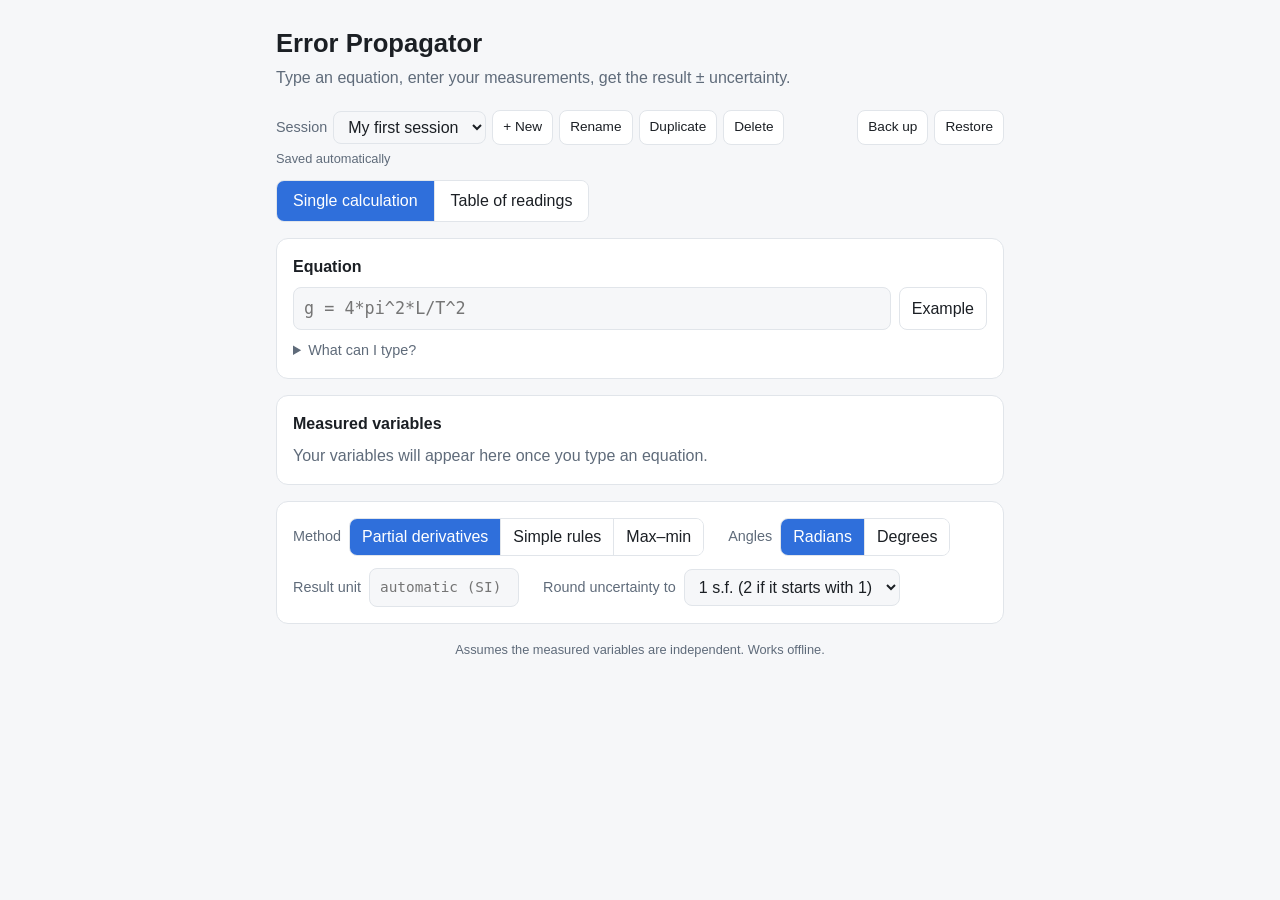
==== index.html @ 22dd1e65 "v4: saved sessions and units - Named sessions (new, rename, duplicate, delete), auto-saved in the   " ====
<!doctype html>
<html lang="en">
<head>
  <meta charset="utf-8">
  <meta name="viewport" content="width=device-width, initial-scale=1">
  <title>Error Propagator</title>
  <link rel="stylesheet" href="vendor/katex/katex.min.css">
  <link rel="stylesheet" href="src/style.css">
</head>
<body>
  <main>
    <header>
      <h1>Error Propagator</h1>
      <p class="tagline">Type an equation, enter your measurements, get the result ± uncertainty.</p>
      <div class="session-bar">
        <label for="session-select" class="opt-label">Session</label>
        <select id="session-select" aria-label="Saved session"></select>
        <button type="button" class="ghost small" id="s-new">+ New</button>
        <button type="button" class="ghost small" id="s-rename">Rename</button>
        <button type="button" class="ghost small" id="s-dup">Duplicate</button>
        <button type="button" class="ghost small" id="s-del">Delete</button>
        <span class="spacer"></span>
        <button type="button" class="ghost small" id="s-backup" title="Download all sessions as a file">Back up</button>
        <label class="button ghost small" title="Load sessions from a backup file">Restore<input type="file" id="s-restore-file" accept=".json,application/json" hidden></label>
      </div>
      <p id="session-note" class="session-note"></p>
      <div class="seg mode-switch" role="group" aria-label="Mode">
        <button type="button" data-mode="single">Single calculation</button>
        <button type="button" data-mode="table">Table of readings</button>
      </div>
    </header>

    <section class="card">
      <label for="eq" class="label">Equation</label>
      <div class="eq-row">
        <input id="eq" class="mono" type="text" autocomplete="off" autocapitalize="off" spellcheck="false"
               placeholder="g = 4*pi^2*L/T^2">
        <button id="example" class="ghost" type="button">Example</button>
      </div>
      <div id="eq-preview" aria-label="Equation preview"></div>
      <details class="help">
        <summary>What can I type?</summary>
        <ul>
          <li><code>+ - * / ^</code> and brackets. Put <code>*</code> between variables: <code>m*v</code>, not <code>mv</code> (that's one variable called mv).</li>
          <li><code>sqrt(x)</code>, <code>ln(x)</code> or <code>log(x)</code> (natural log), <code>log10(x)</code>, <code>exp(x)</code>, <code>abs(x)</code></li>
          <li><code>sin cos tan</code>, <code>asin acos atan</code>. Choose degrees or radians below.</li>
          <li>Constants: <code>pi</code> and <code>e</code>. Any other name is a variable, so <code>E</code>, <code>c</code>, <code>phi</code> are fine. Greek names like <code>theta</code> show as symbols, and <code>v_max</code> gives a subscript.</li>
          <li>Numbers like <code>6.67e-11</code> or <code>6.67x10^-11</code>. A constant you know exactly can be a variable with uncertainty 0.</li>
          <li>Units (optional), typed in each variable's unit box: <code>m cm mm um nm</code>, <code>s ms min h</code>, <code>kg g</code>, <code>N J W Pa</code>, <code>V A ohm C F T</code>, <code>Hz</code>, <code>K degC</code>, <code>deg rad</code>, and combinations like <code>m/s^2</code> or <code>kg m^2</code>.</li>
        </ul>
      </details>
    </section>

    <section class="card" id="single-card">
      <div class="label">Measured variables</div>
      <div id="vars"><p class="empty">Your variables will appear here once you type an equation.</p></div>
    </section>

    <section class="card" id="table-card" hidden>
      <div class="label">Readings</div>
      <div id="table-box"><p class="empty">Your columns will appear here once you type an equation.</p></div>
    </section>

    <section class="card options">
      <div class="opt">
        <span class="opt-label">Method</span>
        <div class="seg" role="group" aria-label="Method">
          <button type="button" data-method="partial">Partial derivatives</button>
          <button type="button" data-method="rules">Simple rules</button>
          <button type="button" data-method="maxmin">Max–min</button>
        </div>
      </div>
      <div class="opt">
        <span class="opt-label">Angles</span>
        <div class="seg" role="group" aria-label="Angle units">
          <button type="button" data-deg="0">Radians</button>
          <button type="button" data-deg="1">Degrees</button>
        </div>
      </div>
      <div class="opt">
        <label class="opt-label" for="result-unit">Result unit</label>
        <input id="result-unit" class="unit wide" type="text" placeholder="automatic (SI)" autocomplete="off" autocapitalize="off" spellcheck="false">
      </div>
      <div class="opt">
        <label class="opt-label" for="round">Round uncertainty to</label>
        <select id="round">
          <option value="auto">1 s.f. (2 if it starts with 1)</option>
          <option value="1">1 s.f.</option>
          <option value="2">2 s.f.</option>
        </select>
      </div>
    </section>

    <section class="card" id="result" aria-live="polite"></section>

    <footer>Assumes the measured variables are independent. Works offline.</footer>
  </main>

  <script src="vendor/katex/katex.min.js"></script>
  <script src="vendor/math.js"></script>
  <script src="src/propagate.js"></script>
  <script src="src/app.js"></script>
</body>
</html>
---- src/style.css ----
:root {
  --bg: #f6f7f9;
  --card: #ffffff;
  --text: #1b1f24;
  --muted: #5f6b7a;
  --line: #e1e5ea;
  --accent: #2f6fdb;
  --accent-soft: #e6eefc;
  --bad: #c9372c;
  --bad-soft: #fdecea;
  --warn: #8a5a00;
  --warn-soft: #fff4d6;
  --mono: ui-monospace, "SF Mono", Menlo, Consolas, monospace;
}
@media (prefers-color-scheme: dark) {
  :root {
    --bg: #111418;
    --card: #1a1f25;
    --text: #e7eaee;
    --muted: #96a1ae;
    --line: #2c333c;
    --accent: #6a9cf0;
    --accent-soft: #1d2b44;
    --bad: #f07a70;
    --bad-soft: #3a1f1d;
    --warn: #f0c060;
    --warn-soft: #362c14;
  }
}

* { box-sizing: border-box; }
body {
  margin: 0;
  background: var(--bg);
  color: var(--text);
  font: 16px/1.5 -apple-system, BlinkMacSystemFont, "Segoe UI", Roboto, sans-serif;
}
main { max-width: 760px; margin: 0 auto; padding: 24px 16px 48px; }
header h1 { margin: 0; font-size: 1.6rem; }
.tagline { margin: 4px 0 20px; color: var(--muted); }

.card {
  background: var(--card);
  border: 1px solid var(--line);
  border-radius: 12px;
  padding: 16px;
  margin-bottom: 16px;
}
.label { display: block; font-weight: 600; margin-bottom: 8px; }
.mono { font-family: var(--mono); }

input, select, button { font: inherit; color: inherit; }
input, select {
  background: var(--bg);
  border: 1px solid var(--line);
  border-radius: 8px;
  padding: 8px 10px;
  min-width: 0;
}
input:focus, select:focus { outline: 2px solid var(--accent); outline-offset: -1px; }
input.invalid { border-color: var(--bad); background: var(--bad-soft); }
button { cursor: pointer; border-radius: 8px; border: 1px solid var(--line); background: var(--card); padding: 8px 12px; }
button.ghost:hover { background: var(--accent-soft); }

.eq-row { display: flex; gap: 8px; }
.eq-row input { flex: 1; font-size: 1.05rem; }

.help { margin-top: 10px; color: var(--muted); font-size: 0.9rem; }
.help summary { cursor: pointer; }
.help ul { padding-left: 20px; margin: 8px 0 0; }
.help li { margin-bottom: 4px; }
code { font-family: var(--mono); font-size: 0.9em; background: var(--bg); padding: 1px 4px; border-radius: 4px; }

.empty { color: var(--muted); margin: 0; }
.var-row {
  display: grid;
  grid-template-columns: minmax(48px, auto) 1fr auto 1fr auto;
  gap: 8px;
  align-items: center;
  margin-bottom: 8px;
}
.var-name { font-family: var(--mono); font-weight: 600; overflow-wrap: anywhere; }
.pm { color: var(--muted); }
.var-row select { padding: 8px 6px; }

.options { display: flex; flex-wrap: wrap; gap: 12px 24px; }
.opt { display: flex; align-items: center; gap: 8px; flex-wrap: wrap; }
.opt-label { color: var(--muted); font-size: 0.9rem; }
.seg { display: inline-flex; border: 1px solid var(--line); border-radius: 8px; overflow: hidden; }
.seg button { border: 0; border-radius: 0; padding: 6px 12px; background: var(--card); }
.seg button.on { background: var(--accent); color: #fff; }

#result:empty { display: none; }
.msg { color: var(--muted); margin: 0; }
.msg.error { color: var(--bad); }
.answer { display: flex; align-items: center; justify-content: space-between; gap: 12px; flex-wrap: wrap; }
.big { font-family: var(--mono); font-size: 1.7rem; font-weight: 600; overflow-wrap: anywhere; }
.sub { color: var(--muted); font-size: 0.9rem; margin-top: 4px; }
.sub .mono { color: var(--text); }
.warn { background: var(--warn-soft); color: var(--warn); border-radius: 8px; padding: 8px 12px; margin-top: 12px; font-size: 0.9rem; }

h3 { font-size: 1rem; margin: 20px 0 8px; }
.bar-row { display: grid; grid-template-columns: minmax(48px, auto) 1fr 3.5em; gap: 10px; align-items: center; margin-bottom: 6px; }
.bar { height: 10px; background: var(--bg); border-radius: 5px; overflow: hidden; }
.bar span { display: block; height: 100%; background: var(--accent); border-radius: 5px; }
.pct { text-align: right; font-variant-numeric: tabular-nums; font-size: 0.9rem; }
.hint { color: var(--muted); font-size: 0.85rem; margin: 6px 0 0; }

.formula { font-family: var(--mono); font-size: 0.9rem; overflow-x: auto; white-space: nowrap; padding: 8px 0; }
.table-wrap { overflow-x: auto; }
table { border-collapse: collapse; width: 100%; font-size: 0.85rem; }
th, td { text-align: left; padding: 6px 8px; border-bottom: 1px solid var(--line); vertical-align: top; }
th { color: var(--muted); font-weight: 600; }
td.mono { white-space: nowrap; }

footer { color: var(--muted); font-size: 0.8rem; text-align: center; }

@media (max-width: 480px) {
  .var-row { grid-template-columns: 1fr 1fr auto; }
  .var-name { grid-column: 1 / -1; margin-bottom: -4px; }
  .var-row .pm { display: none; }
  .var-row .v { grid-column: 1; }
  .big { font-size: 1.4rem; }
}

/* ---------- v2 ---------- */
#eq-preview { min-height: 0; overflow-x: auto; }
#eq-preview .tex-display { margin: 12px 0 4px; }
.tex-display .katex-display { margin: 0; }
.var-name .katex { font-size: 1.1em; }
.big .katex { font-size: 1.6rem; }
.buttons { display: flex; gap: 6px; flex-wrap: wrap; }
button.small { padding: 6px 10px; font-size: 0.85rem; }
.seg { flex-wrap: wrap; }
.seg button + button { border-left: 1px solid var(--line); }

.check { border-radius: 8px; padding: 8px 12px; margin-top: 12px; font-size: 0.9rem; }
.check.pending { color: var(--muted); background: var(--bg); }
.check.good { background: var(--good-soft); color: var(--good); }
.check.bad { background: var(--warn-soft); color: var(--warn); }

.section-head { display: flex; align-items: center; justify-content: space-between; gap: 8px; flex-wrap: wrap; margin-top: 20px; }
.section-head h3 { margin: 0; }
.working { margin-top: 8px; }
.working .tex-display { overflow-x: auto; overflow-y: hidden; padding: 6px 0; }
.working .rule { color: var(--muted); font-size: 0.85rem; margin: -2px 0 8px; text-align: center; }

table.compare td { vertical-align: middle; font-size: 0.95rem; }
table.compare tr.pick { cursor: pointer; }
table.compare tr.pick:hover { background: var(--bg); }
table.compare tr.on { background: var(--accent-soft); }
table.compare tr.on td:first-child { box-shadow: inset 3px 0 0 var(--accent); }
.muted { color: var(--muted); font-size: 0.8rem; }

:root { --good: #1a7f37; --good-soft: #e6f4ea; }
@media (prefers-color-scheme: dark) { :root { --good: #6fd08c; --good-soft: #17301f; } }
@media (max-width: 480px) {
  .seg[aria-label="Method"] { display: grid; grid-template-columns: repeat(3, 1fr); width: 100%; }
  .seg[aria-label="Method"] button { padding: 6px 4px; font-size: 0.85rem; line-height: 1.25; }
}

/* ---------- v3: table mode ---------- */
[hidden] { display: none !important; }
.mode-switch { margin-bottom: 16px; }
.mode-switch button { padding: 8px 16px; }
.hint.first { margin: 0 0 8px; }

.col-config { display: grid; gap: 8px; margin-bottom: 16px; }
.cfg-row { display: flex; align-items: center; gap: 8px; flex-wrap: wrap; }
.cfg-row .var-name { min-width: 40px; }
.cfg-row input[type="text"] { width: 120px; }
.cfg-row input:disabled { opacity: 0.4; }
.per-row { color: var(--muted); font-size: 0.85rem; display: inline-flex; align-items: center; gap: 4px; cursor: pointer; }

.grid-wrap { border: 1px solid var(--line); border-radius: 8px; }
table.grid { border-collapse: collapse; width: 100%; font-size: 0.9rem; }
table.grid th { background: var(--bg); text-align: center; font-weight: 600; color: var(--text); white-space: nowrap; }
table.grid th, table.grid td { padding: 4px 6px; border-bottom: 1px solid var(--line); vertical-align: middle; }
table.grid tbody tr:last-child td { border-bottom: 0; }
table.grid input { width: 100%; min-width: 72px; padding: 5px 8px; border-radius: 6px; font-family: var(--mono); font-size: 0.9rem; }
table.grid tr.sel td { background: var(--accent-soft); }
table.grid .rownum { width: 1%; text-align: center; }
.rownum-btn { padding: 2px 8px; font-size: 0.8rem; color: var(--muted); background: transparent; border-color: transparent; }
.rownum-btn:hover { border-color: var(--line); color: var(--text); }
tr.sel .rownum-btn { color: var(--accent); font-weight: 700; }
td.res { white-space: nowrap; min-width: 120px; }
td.res .rel { font-size: 0.75rem; }
td.chk { text-align: center; width: 1%; }
.ok-mark { color: var(--good); font-weight: 700; }
.warn-mark { color: var(--warn); cursor: help; }
.cell-error { color: var(--bad); font-size: 0.8rem; white-space: normal; display: inline-block; max-width: 220px; }
button.del { padding: 0 8px; border-color: transparent; background: transparent; color: var(--muted); font-size: 1.1rem; line-height: 1.4; }
button.del:hover { color: var(--bad); border-color: var(--line); }
.table-actions { display: flex; align-items: center; gap: 8px; flex-wrap: wrap; margin-top: 10px; }
.table-actions .hint { margin: 0; }

.section-head.first { margin-top: 0; }
button.primary { background: var(--accent); border-color: var(--accent); color: #fff; }
button.primary:hover { filter: brightness(1.08); }
.summary { display: grid; gap: 6px; margin-top: 10px; }
.sum-row { display: flex; align-items: baseline; gap: 12px; flex-wrap: wrap; }
.sum-row .tex { font-size: 1.15rem; }
.detail { margin-top: 24px; padding-top: 16px; border-top: 1px solid var(--line); }
.detail-head { margin-top: 0; }

/* ---------- v4: sessions and units ---------- */
.session-bar { display: flex; align-items: center; gap: 6px; flex-wrap: wrap; margin-bottom: 4px; }
.session-bar select, .session-bar .session-name { max-width: 240px; padding: 6px 10px; }
.session-bar .spacer { flex: 1; }
label.button { display: inline-flex; align-items: center; cursor: pointer; border: 1px solid var(--line); border-radius: 8px; background: var(--card); }
label.button.small { padding: 6px 10px; font-size: 0.85rem; }
label.button:hover { background: var(--accent-soft); }
.session-note { color: var(--muted); font-size: 0.8rem; margin: 0 0 12px; min-height: 1.2em; }
.session-note.bad { color: var(--bad); }
button.danger { color: var(--bad); border-color: var(--bad); }

input.unit { width: 80px; font-family: var(--mono); font-size: 0.9rem; }
input.unit.wide { width: 150px; }
.var-row { grid-template-columns: minmax(48px, auto) 1fr auto 1fr auto 80px; }
.cfg-row input.unit { width: 80px; }
@media (max-width: 480px) {
  .var-row { grid-template-columns: 1fr 1fr auto 64px; }
  input.unit { width: 64px; }
  .session-bar .spacer { display: none; }
}
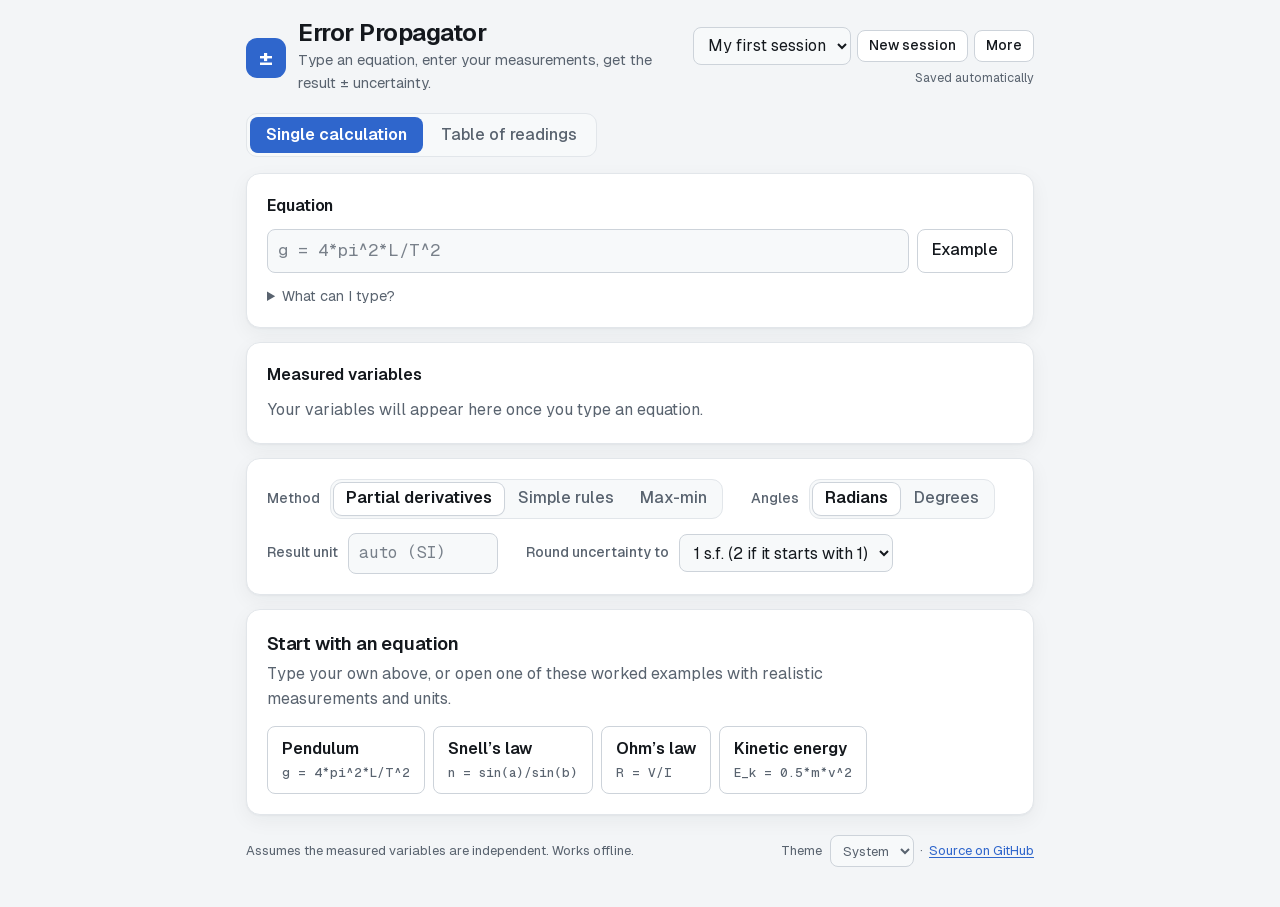
==== commit efbf591f: "v6: design polish - Geist / Geist Mono (self-hosted, OFL) with tabular figures for numbers - One des" ====
--- a/index.html
+++ b/index.html
@@ -4,46 +4,71 @@
   <meta charset="utf-8">
   <meta name="viewport" content="width=device-width, initial-scale=1">
   <title>Error Propagator</title>
+  <meta name="description" content="Propagate measurement uncertainties for lab reports: partial derivatives, simple rules, max-min and a Monte Carlo check, with units, tables, straight-line fits and LaTeX output. Works offline.">
+  <meta name="theme-color" content="#f3f5f7" media="(prefers-color-scheme: light)">
+  <meta name="theme-color" content="#0e1114" media="(prefers-color-scheme: dark)">
+  <meta property="og:title" content="Error Propagator">
+  <meta property="og:description" content="Uncertainty propagation, straight-line fits and LaTeX output for lab reports.">
+  <link rel="icon" href="favicon.svg" type="image/svg+xml">
+  <link rel="preload" href="vendor/fonts/Geist-Variable.woff2" as="font" type="font/woff2" crossorigin>
   <link rel="stylesheet" href="vendor/katex/katex.min.css">
   <link rel="stylesheet" href="src/style.css">
+  <script>
+    // Apply a saved light/dark choice before the page draws, to avoid a flash.
+    try { var t = localStorage.getItem('errorprop.theme'); if (t === 'light' || t === 'dark') document.documentElement.dataset.theme = t; } catch (e) {}
+  </script>
 </head>
 <body>
+  <a class="skip-link" href="#result">Skip to the result</a>
   <main>
-    <header>
-      <h1>Error Propagator</h1>
-      <p class="tagline">Type an equation, enter your measurements, get the result ± uncertainty.</p>
-      <div class="session-bar">
-        <label for="session-select" class="opt-label">Session</label>
+    <header class="topbar">
+      <div class="brand">
+        <div class="logo" aria-hidden="true">±</div>
+        <div>
+          <h1>Error Propagator</h1>
+          <p class="tagline">Type an equation, enter your measurements, get the result ± uncertainty.</p>
+        </div>
+      </div>
+      <div class="session-area">
+      <nav class="session-bar" aria-label="Saved sessions">
         <select id="session-select" aria-label="Saved session"></select>
-        <button type="button" class="ghost small" id="s-new">+ New</button>
-        <button type="button" class="ghost small" id="s-rename">Rename</button>
-        <button type="button" class="ghost small" id="s-dup">Duplicate</button>
-        <button type="button" class="ghost small" id="s-del">Delete</button>
-        <span class="spacer"></span>
-        <button type="button" class="ghost small" id="s-backup" title="Download all sessions as a file">Back up</button>
-        <label class="button ghost small" title="Load sessions from a backup file">Restore<input type="file" id="s-restore-file" accept=".json,application/json" hidden></label>
-      </div>
-      <p id="session-note" class="session-note"></p>
-      <div class="seg mode-switch" role="group" aria-label="Mode">
-        <button type="button" data-mode="single">Single calculation</button>
-        <button type="button" data-mode="table">Table of readings</button>
+        <button type="button" class="small" id="s-new">New session</button>
+        <details class="menu" id="s-menu">
+          <summary class="button small" aria-label="More session actions">More</summary>
+          <div class="menu-list">
+            <button type="button" id="s-rename">Rename</button>
+            <button type="button" id="s-dup">Duplicate</button>
+            <hr>
+            <button type="button" id="s-backup" title="Download all sessions as a file">Back up all sessions</button>
+            <label class="button" title="Load sessions from a backup file">Restore from backup<input type="file" id="s-restore-file" accept=".json,application/json" hidden></label>
+            <hr>
+            <button type="button" id="s-del" class="danger">Delete session</button>
+          </div>
+        </details>
+      </nav>
+      <p id="session-note" class="session-note" aria-live="polite"></p>
       </div>
     </header>
 
-    <section class="card">
-      <label for="eq" class="label">Equation</label>
+    <div class="seg mode-switch" role="group" aria-label="Mode">
+      <button type="button" data-mode="single">Single calculation</button>
+      <button type="button" data-mode="table">Table of readings</button>
+    </div>
+
+    <section class="card" aria-labelledby="eq-label">
+      <label for="eq" class="label" id="eq-label">Equation</label>
       <div class="eq-row">
         <input id="eq" class="mono" type="text" autocomplete="off" autocapitalize="off" spellcheck="false"
-               placeholder="g = 4*pi^2*L/T^2">
-        <button id="example" class="ghost" type="button">Example</button>
+               placeholder="g = 4*pi^2*L/T^2" aria-describedby="eq-help">
+        <button id="example" type="button">Example</button>
       </div>
       <div id="eq-preview" aria-label="Equation preview"></div>
-      <details class="help">
+      <details class="help" id="eq-help">
         <summary>What can I type?</summary>
         <ul>
           <li><code>+ - * / ^</code> and brackets. Put <code>*</code> between variables: <code>m*v</code>, not <code>mv</code> (that's one variable called mv).</li>
           <li><code>sqrt(x)</code>, <code>ln(x)</code> or <code>log(x)</code> (natural log), <code>log10(x)</code>, <code>exp(x)</code>, <code>abs(x)</code></li>
-          <li><code>sin cos tan</code>, <code>asin acos atan</code>. Choose degrees or radians below.</li>
+          <li><code>sin cos tan</code>, <code>asin acos atan</code>. Choose degrees or radians in the settings.</li>
           <li>Constants: <code>pi</code> and <code>e</code>. Any other name is a variable, so <code>E</code>, <code>c</code>, <code>phi</code> are fine. Greek names like <code>theta</code> show as symbols, and <code>v_max</code> gives a subscript.</li>
           <li>Numbers like <code>6.67e-11</code> or <code>6.67x10^-11</code>. A constant you know exactly can be a variable with uncertainty 0.</li>
           <li>Units (optional), typed in each variable's unit box: <code>m cm mm um nm</code>, <code>s ms min h</code>, <code>kg g</code>, <code>N J W Pa</code>, <code>V A ohm C F T</code>, <code>Hz</code>, <code>K degC</code>, <code>deg rad</code>, and combinations like <code>m/s^2</code> or <code>kg m^2</code>.</li>
@@ -51,35 +76,35 @@
       </details>
     </section>
 
-    <section class="card" id="single-card">
-      <div class="label">Measured variables</div>
+    <section class="card" id="single-card" aria-labelledby="vars-label">
+      <h2 class="label" id="vars-label">Measured variables</h2>
       <div id="vars"><p class="empty">Your variables will appear here once you type an equation.</p></div>
     </section>
 
-    <section class="card" id="table-card" hidden>
-      <div class="label">Readings</div>
+    <section class="card" id="table-card" aria-labelledby="table-label" hidden>
+      <h2 class="label" id="table-label">Readings</h2>
       <div id="table-box"><p class="empty">Your columns will appear here once you type an equation.</p></div>
     </section>
 
-    <section class="card options">
+    <section class="card options" aria-label="Settings">
       <div class="opt">
-        <span class="opt-label">Method</span>
-        <div class="seg" role="group" aria-label="Method">
+        <span class="opt-label" id="method-label">Method</span>
+        <div class="seg" role="group" aria-labelledby="method-label" aria-label="Method">
           <button type="button" data-method="partial">Partial derivatives</button>
           <button type="button" data-method="rules">Simple rules</button>
-          <button type="button" data-method="maxmin">Max–min</button>
+          <button type="button" data-method="maxmin">Max-min</button>
         </div>
       </div>
       <div class="opt">
-        <span class="opt-label">Angles</span>
-        <div class="seg" role="group" aria-label="Angle units">
+        <span class="opt-label" id="angles-label">Angles</span>
+        <div class="seg" role="group" aria-labelledby="angles-label" aria-label="Angle units">
           <button type="button" data-deg="0">Radians</button>
           <button type="button" data-deg="1">Degrees</button>
         </div>
       </div>
       <div class="opt">
         <label class="opt-label" for="result-unit">Result unit</label>
-        <input id="result-unit" class="unit wide" type="text" placeholder="automatic (SI)" autocomplete="off" autocapitalize="off" spellcheck="false">
+        <input id="result-unit" class="unit wide" type="text" placeholder="auto (SI)" autocomplete="off" autocapitalize="off" spellcheck="false">
       </div>
       <div class="opt">
         <label class="opt-label" for="round">Round uncertainty to</label>
@@ -91,14 +116,27 @@
       </div>
     </section>
 
-    <section class="card" id="result" aria-live="polite"></section>
+    <section class="card" id="result" aria-live="polite" tabindex="-1"></section>
 
-    <footer>Assumes the measured variables are independent. Works offline.</footer>
+    <footer class="site-footer">
+      <span>Assumes the measured variables are independent. Works offline.</span>
+      <span>
+        <label>Theme
+          <select id="theme" aria-label="Colour theme">
+            <option value="">System</option>
+            <option value="light">Light</option>
+            <option value="dark">Dark</option>
+          </select>
+        </label>
+        &nbsp;·&nbsp; <a href="https://github.com/tomaszkaz-jan/error-propagator">Source on GitHub</a>
+      </span>
+    </footer>
   </main>
 
   <script src="vendor/katex/katex.min.js"></script>
   <script src="vendor/math.js"></script>
   <script src="src/propagate.js"></script>
+  <script src="src/plot.js"></script>
   <script src="src/app.js"></script>
 </body>
 </html>
--- a/src/style.css
+++ b/src/style.css
@@ -1,225 +1,413 @@
+/* ==========================================================================
+   Error Propagator design system
+   - One cool neutral family + one accent (blue). Red is used only for the fit
+     line (a data series) and errors; green/amber only for check results.
+   - Radius rule: containers 14px, controls 8px, small labels 6px.
+   - Type: Geist for text, Geist Mono (tabular figures) for every number.
+   - Themes: follows the system, or forced with <html data-theme="light|dark">.
+   ========================================================================== */
+
+@font-face {
+  font-family: "Geist";
+  src: url("../vendor/fonts/Geist-Variable.woff2") format("woff2");
+  font-weight: 100 900;
+  font-display: swap;
+}
+@font-face {
+  font-family: "Geist Mono";
+  src: url("../vendor/fonts/GeistMono-Variable.woff2") format("woff2");
+  font-weight: 100 900;
+  font-display: swap;
+}
+
 :root {
-  --bg: #f6f7f9;
-  --card: #ffffff;
-  --text: #1b1f24;
-  --muted: #5f6b7a;
-  --line: #e1e5ea;
-  --accent: #2f6fdb;
-  --accent-soft: #e6eefc;
-  --bad: #c9372c;
-  --bad-soft: #fdecea;
-  --warn: #8a5a00;
-  --warn-soft: #fff4d6;
-  --mono: ui-monospace, "SF Mono", Menlo, Consolas, monospace;
-}
+  --bg: #f3f5f7;
+  --surface: #ffffff;
+  --surface-2: #f7f9fa;
+  --text: #14181d;
+  --muted: #59636f;
+  --line: #e2e6ea;
+  --line-strong: #cdd3da;
+  --accent: #2f66cc;
+  --accent-hover: #2858b3;
+  --on-accent: #ffffff;
+  --accent-soft: #e8eefa;
+  --bad: #c0362c;
+  --bad-soft: #fcecea;
+  --warn: #87580a;
+  --warn-soft: #fdf3dc;
+  --good: #1c7a3a;
+  --good-soft: #e5f3e9;
+  --fit: #d62728;
+  --shadow: 0 1px 2px rgb(20 32 48 / 0.04), 0 6px 20px rgb(20 32 48 / 0.05);
+  --menu-shadow: 0 10px 30px rgb(20 32 48 / 0.14);
+
+  --r-box: 14px;
+  --r-ctl: 8px;
+  --r-tag: 6px;
+
+  --sans: "Geist", ui-sans-serif, system-ui, -apple-system, "Segoe UI", sans-serif;
+  --mono: "Geist Mono", ui-monospace, "SF Mono", Menlo, Consolas, monospace;
+  --ease: cubic-bezier(0.2, 0.8, 0.2, 1);
+  color-scheme: light;
+}
+
 @media (prefers-color-scheme: dark) {
-  :root {
-    --bg: #111418;
-    --card: #1a1f25;
-    --text: #e7eaee;
-    --muted: #96a1ae;
-    --line: #2c333c;
-    --accent: #6a9cf0;
-    --accent-soft: #1d2b44;
-    --bad: #f07a70;
-    --bad-soft: #3a1f1d;
-    --warn: #f0c060;
-    --warn-soft: #362c14;
+  :root:not([data-theme="light"]) {
+    --bg: #0e1114;
+    --surface: #161a1f;
+    --surface-2: #1c2127;
+    --text: #e5e8ec;
+    --muted: #9ba5b1;
+    --line: #262d35;
+    --line-strong: #353e48;
+    --accent: #7ba4ea;
+    --accent-hover: #93b5ef;
+    --on-accent: #0b1424;
+    --accent-soft: #1b2a42;
+    --bad: #f08a80;
+    --bad-soft: #3a201e;
+    --warn: #f0c46a;
+    --warn-soft: #33290f;
+    --good: #74d08f;
+    --good-soft: #15301e;
+    --fit: #ff7070;
+    --shadow: none;
+    --menu-shadow: 0 10px 30px rgb(0 0 0 / 0.45);
+    color-scheme: dark;
   }
 }
-
+:root[data-theme="dark"] {
+  --bg: #0e1114;
+  --surface: #161a1f;
+  --surface-2: #1c2127;
+  --text: #e5e8ec;
+  --muted: #9ba5b1;
+  --line: #262d35;
+  --line-strong: #353e48;
+  --accent: #7ba4ea;
+  --accent-hover: #93b5ef;
+  --on-accent: #0b1424;
+  --accent-soft: #1b2a42;
+  --bad: #f08a80;
+  --bad-soft: #3a201e;
+  --warn: #f0c46a;
+  --warn-soft: #33290f;
+  --good: #74d08f;
+  --good-soft: #15301e;
+  --fit: #ff7070;
+  --shadow: none;
+  --menu-shadow: 0 10px 30px rgb(0 0 0 / 0.45);
+  color-scheme: dark;
+}
+
+/* ---------- base ---------- */
 * { box-sizing: border-box; }
+html { -webkit-text-size-adjust: 100%; }
 body {
   margin: 0;
   background: var(--bg);
   color: var(--text);
-  font: 16px/1.5 -apple-system, BlinkMacSystemFont, "Segoe UI", Roboto, sans-serif;
-}
-main { max-width: 760px; margin: 0 auto; padding: 24px 16px 48px; }
-header h1 { margin: 0; font-size: 1.6rem; }
-.tagline { margin: 4px 0 20px; color: var(--muted); }
-
+  font: 16px/1.55 var(--sans);
+  font-feature-settings: "ss01" 0;
+  -webkit-font-smoothing: antialiased;
+}
+main { max-width: 820px; margin: 0 auto; padding: 20px 16px 40px; }
+h1, h2, h3 { text-wrap: balance; }
+p, li { text-wrap: pretty; }
+a { color: var(--accent); text-underline-offset: 2px; }
+a:hover { color: var(--accent-hover); }
+[hidden] { display: none !important; }
+
+.skip-link {
+  position: absolute; left: 16px; top: -48px;
+  background: var(--accent); color: var(--on-accent);
+  padding: 8px 14px; border-radius: var(--r-ctl); z-index: 10; text-decoration: none; font-weight: 600;
+}
+.skip-link:focus { top: 12px; }
+
+:focus-visible { outline: 2px solid var(--accent); outline-offset: 2px; }
+
+/* ---------- header ---------- */
+.topbar {
+  display: flex; align-items: center; justify-content: space-between;
+  gap: 12px 20px; flex-wrap: wrap; margin-bottom: 18px;
+}
+.brand { display: flex; align-items: center; gap: 12px; min-width: 0; }
+.logo {
+  flex: none; width: 40px; height: 40px; border-radius: 11px;
+  display: grid; place-items: center;
+  background: var(--accent); color: var(--on-accent);
+  font: 600 24px/1 var(--sans);
+}
+h1 { margin: 0; font-size: 1.5rem; line-height: 1.1; font-weight: 650; letter-spacing: -0.02em; }
+.tagline { margin: 3px 0 0; color: var(--muted); font-size: 0.92rem; }
+
+.session-bar { display: flex; align-items: center; gap: 6px; flex-wrap: wrap; }
+.session-bar select, .session-bar .session-name { max-width: 220px; }
+.session-area { display: flex; flex-direction: column; align-items: flex-end; gap: 4px; }
+.session-note { color: var(--muted); font-size: 0.78rem; margin: 0; min-height: 1.2em; }
+@media (min-width: 641px) { .topbar { flex-wrap: nowrap; } .brand { flex: 1; } }
+.session-note.bad { color: var(--bad); }
+
+.mode-switch { margin-bottom: 16px; }
+
+/* ---------- cards and text ---------- */
 .card {
-  background: var(--card);
+  background: var(--surface);
   border: 1px solid var(--line);
-  border-radius: 12px;
-  padding: 16px;
-  margin-bottom: 16px;
-}
-.label { display: block; font-weight: 600; margin-bottom: 8px; }
-.mono { font-family: var(--mono); }
-
+  border-radius: var(--r-box);
+  padding: 20px;
+  margin-bottom: 14px;
+  box-shadow: var(--shadow);
+}
+.card > h2.label { margin-top: 0; }
+.session-name { font-family: var(--sans) !important; }
+.label { display: block; font-weight: 600; font-size: 1rem; margin-bottom: 10px; letter-spacing: -0.005em; }
+.mono { font-family: var(--mono); font-variant-numeric: tabular-nums; }
+h3 { font-size: 1rem; font-weight: 600; margin: 24px 0 10px; letter-spacing: -0.005em; }
+.hint { color: var(--muted); font-size: 0.86rem; margin: 8px 0 0; max-width: 70ch; }
+.hint.first { margin: 0 0 10px; }
+.muted { color: var(--muted); font-size: 0.8rem; }
+.empty { color: var(--muted); margin: 0; }
+code { font-family: var(--mono); font-size: 0.88em; background: var(--surface-2); border: 1px solid var(--line); padding: 0 4px; border-radius: 4px; }
+
+/* ---------- controls ---------- */
 input, select, button { font: inherit; color: inherit; }
 input, select {
-  background: var(--bg);
-  border: 1px solid var(--line);
-  border-radius: 8px;
-  padding: 8px 10px;
+  background: var(--surface-2);
+  border: 1px solid var(--line-strong);
+  border-radius: var(--r-ctl);
+  padding: 7px 10px;
+  min-height: 38px;
   min-width: 0;
-}
-input:focus, select:focus { outline: 2px solid var(--accent); outline-offset: -1px; }
+  transition: border-color 150ms var(--ease), box-shadow 150ms var(--ease), background-color 150ms var(--ease);
+}
+input::placeholder { color: var(--muted); opacity: 0.8; }
+input:hover, select:hover { border-color: var(--muted); }
+input:focus, select:focus { outline: none; border-color: var(--accent); box-shadow: 0 0 0 3px var(--accent-soft); }
+input[type="text"], input[inputmode] { font-family: var(--mono); font-variant-numeric: tabular-nums; }
 input.invalid { border-color: var(--bad); background: var(--bad-soft); }
-button { cursor: pointer; border-radius: 8px; border: 1px solid var(--line); background: var(--card); padding: 8px 12px; }
-button.ghost:hover { background: var(--accent-soft); }
-
+input:disabled { opacity: 0.45; cursor: not-allowed; }
+input[type="checkbox"] { min-height: 0; width: 16px; height: 16px; accent-color: var(--accent); margin: 0; }
+select { padding-right: 8px; cursor: pointer; }
+
+button, .button {
+  display: inline-flex; align-items: center; justify-content: center; gap: 6px;
+  min-height: 38px; padding: 0 14px;
+  border-radius: var(--r-ctl);
+  border: 1px solid var(--line-strong);
+  background: var(--surface);
+  color: var(--text);
+  font-weight: 500; white-space: nowrap; cursor: pointer;
+  transition: background-color 150ms var(--ease), border-color 150ms var(--ease), color 150ms var(--ease), transform 100ms var(--ease);
+  -webkit-tap-highlight-color: transparent;
+}
+button:hover, .button:hover { background: var(--surface-2); border-color: var(--muted); }
+button:active, .button:active { transform: translateY(1px); }
+button.small, .button.small { min-height: 32px; padding: 0 11px; font-size: 0.86rem; }
+button.primary { background: var(--accent); border-color: var(--accent); color: var(--on-accent); }
+button.primary:hover { background: var(--accent-hover); border-color: var(--accent-hover); }
+button.danger { color: var(--bad); border-color: var(--bad); }
+
+/* segmented control */
+.seg { display: inline-flex; flex-wrap: wrap; padding: 3px; gap: 2px; background: var(--surface-2); border: 1px solid var(--line); border-radius: calc(var(--r-ctl) + 3px); }
+.seg button { border: 0; background: transparent; min-height: 32px; padding: 0 12px; color: var(--muted); border-radius: var(--r-ctl); }
+.seg button:hover { background: var(--surface); color: var(--text); }
+.seg button.on { background: var(--surface); color: var(--text); font-weight: 600; box-shadow: 0 0 0 1px var(--line-strong), 0 1px 2px rgb(20 32 48 / 0.08); }
+.mode-switch button { min-height: 36px; padding: 0 16px; }
+.mode-switch button.on { background: var(--accent); color: var(--on-accent); box-shadow: none; }
+
+/* dropdown menu */
+.menu { position: relative; }
+.menu > summary { list-style: none; }
+.menu > summary::-webkit-details-marker { display: none; }
+.menu-list {
+  position: absolute; right: 0; top: calc(100% + 6px); z-index: 5;
+  min-width: 190px; padding: 6px;
+  background: var(--surface); border: 1px solid var(--line-strong); border-radius: 10px;
+  box-shadow: var(--menu-shadow);
+  display: grid; gap: 2px;
+}
+.menu-list button, .menu-list .button {
+  justify-content: flex-start; width: 100%; border: 0; background: transparent; min-height: 34px; padding: 0 10px; font-size: 0.9rem;
+}
+.menu-list button:hover, .menu-list .button:hover { background: var(--surface-2); }
+.menu-list hr { border: 0; border-top: 1px solid var(--line); margin: 4px 2px; }
+.menu-list .danger { color: var(--bad); }
+
+/* ---------- equation ---------- */
 .eq-row { display: flex; gap: 8px; }
-.eq-row input { flex: 1; font-size: 1.05rem; }
-
-.help { margin-top: 10px; color: var(--muted); font-size: 0.9rem; }
-.help summary { cursor: pointer; }
+.eq-row input { flex: 1; font-size: 1.08rem; min-height: 44px; }
+.eq-row button { min-height: 44px; }
+#eq-preview { overflow-x: auto; }
+#eq-preview .tex-display { margin: 14px 0 2px; }
+.tex-display .katex-display { margin: 0; }
+.help { margin-top: 12px; color: var(--muted); font-size: 0.9rem; }
+.help summary { cursor: pointer; width: fit-content; border-radius: var(--r-tag); }
+.help summary:hover { color: var(--text); }
 .help ul { padding-left: 20px; margin: 8px 0 0; }
 .help li { margin-bottom: 4px; }
-code { font-family: var(--mono); font-size: 0.9em; background: var(--bg); padding: 1px 4px; border-radius: 4px; }
-
-.empty { color: var(--muted); margin: 0; }
-.var-row {
+
+/* ---------- variables (single mode) ---------- */
+.var-row, .var-head {
   display: grid;
-  grid-template-columns: minmax(48px, auto) 1fr auto 1fr auto;
-  gap: 8px;
-  align-items: center;
-  margin-bottom: 8px;
-}
-.var-name { font-family: var(--mono); font-weight: 600; overflow-wrap: anywhere; }
-.pm { color: var(--muted); }
-.var-row select { padding: 8px 6px; }
-
-.options { display: flex; flex-wrap: wrap; gap: 12px 24px; }
-.opt { display: flex; align-items: center; gap: 8px; flex-wrap: wrap; }
-.opt-label { color: var(--muted); font-size: 0.9rem; }
-.seg { display: inline-flex; border: 1px solid var(--line); border-radius: 8px; overflow: hidden; }
-.seg button { border: 0; border-radius: 0; padding: 6px 12px; background: var(--card); }
-.seg button.on { background: var(--accent); color: #fff; }
-
+  grid-template-columns: 56px minmax(0, 1fr) 14px minmax(0, 1fr) 76px 88px;
+  gap: 8px; align-items: center;
+}
+.var-row { margin-bottom: 8px; }
+.var-head { margin-bottom: 4px; color: var(--muted); font-size: 0.78rem; font-weight: 500; }
+.var-name { font-weight: 600; overflow-wrap: anywhere; }
+.var-name .katex { font-size: 1.12em; }
+.pm { color: var(--muted); text-align: center; }
+input.unit { width: 100%; }
+input.unit.wide { width: 150px; }
+
+/* ---------- settings ---------- */
+.options { display: flex; flex-wrap: wrap; gap: 14px 28px; align-items: center; }
+.opt { display: flex; align-items: center; gap: 10px; flex-wrap: wrap; }
+.opt-label { color: var(--muted); font-size: 0.88rem; font-weight: 500; }
+
+/* ---------- empty state ---------- */
+.empty-state h2 { margin: 0 0 4px; font-size: 1.15rem; font-weight: 600; letter-spacing: -0.01em; }
+.empty-state p { margin: 0 0 14px; color: var(--muted); max-width: 60ch; }
+.examples { display: flex; flex-wrap: wrap; gap: 8px; }
+.examples button { flex-direction: column; align-items: flex-start; gap: 2px; min-height: 0; padding: 10px 14px; white-space: normal; text-align: left; }
+.examples button .ex-name { font-weight: 600; }
+.examples button .ex-eq { font-family: var(--mono); font-size: 0.8rem; color: var(--muted); }
+
+/* ---------- results ---------- */
 #result:empty { display: none; }
 .msg { color: var(--muted); margin: 0; }
 .msg.error { color: var(--bad); }
 .answer { display: flex; align-items: center; justify-content: space-between; gap: 12px; flex-wrap: wrap; }
-.big { font-family: var(--mono); font-size: 1.7rem; font-weight: 600; overflow-wrap: anywhere; }
-.sub { color: var(--muted); font-size: 0.9rem; margin-top: 4px; }
+.big .katex { font-size: 1.75rem; }
+.buttons { display: flex; gap: 6px; flex-wrap: wrap; }
+.sub { color: var(--muted); font-size: 0.88rem; margin-top: 6px; }
 .sub .mono { color: var(--text); }
-.warn { background: var(--warn-soft); color: var(--warn); border-radius: 8px; padding: 8px 12px; margin-top: 12px; font-size: 0.9rem; }
-
-h3 { font-size: 1rem; margin: 20px 0 8px; }
-.bar-row { display: grid; grid-template-columns: minmax(48px, auto) 1fr 3.5em; gap: 10px; align-items: center; margin-bottom: 6px; }
-.bar { height: 10px; background: var(--bg); border-radius: 5px; overflow: hidden; }
-.bar span { display: block; height: 100%; background: var(--accent); border-radius: 5px; }
-.pct { text-align: right; font-variant-numeric: tabular-nums; font-size: 0.9rem; }
-.hint { color: var(--muted); font-size: 0.85rem; margin: 6px 0 0; }
-
-.formula { font-family: var(--mono); font-size: 0.9rem; overflow-x: auto; white-space: nowrap; padding: 8px 0; }
+
+.warn, .check {
+  border-radius: var(--r-ctl); padding: 10px 14px; margin-top: 12px; font-size: 0.9rem;
+  border-left: 3px solid transparent;
+}
+.warn { background: var(--warn-soft); color: var(--warn); border-left-color: var(--warn); }
+.check.pending { color: var(--muted); background: var(--surface-2); border-left-color: var(--line-strong); }
+.check.good { background: var(--good-soft); color: var(--good); border-left-color: var(--good); }
+.check.bad { background: var(--warn-soft); color: var(--warn); border-left-color: var(--warn); }
+
+.bar-row { display: grid; grid-template-columns: minmax(48px, auto) 1fr 3.5em; gap: 12px; align-items: center; margin-bottom: 8px; }
+.bar { height: 8px; background: var(--surface-2); border: 1px solid var(--line); border-radius: 999px; overflow: hidden; }
+.bar span { display: block; height: 100%; background: var(--accent); border-radius: 999px; }
+.pct { text-align: right; font-family: var(--mono); font-variant-numeric: tabular-nums; font-size: 0.86rem; }
+
+.section-head { display: flex; align-items: center; justify-content: space-between; gap: 8px; flex-wrap: wrap; margin-top: 24px; }
+.section-head h3 { margin: 0; }
+.section-head.first { margin-top: 0; }
+.working { margin-top: 10px; padding: 6px 16px; background: var(--surface-2); border: 1px solid var(--line); border-radius: var(--r-ctl); }
+.working .tex-display { overflow-x: auto; overflow-y: hidden; padding: 6px 0; }
+.working .rule { color: var(--muted); font-size: 0.84rem; margin: -2px 0 8px; text-align: center; }
+
 .table-wrap { overflow-x: auto; }
-table { border-collapse: collapse; width: 100%; font-size: 0.85rem; }
-th, td { text-align: left; padding: 6px 8px; border-bottom: 1px solid var(--line); vertical-align: top; }
-th { color: var(--muted); font-weight: 600; }
-td.mono { white-space: nowrap; }
-
-footer { color: var(--muted); font-size: 0.8rem; text-align: center; }
-
-@media (max-width: 480px) {
-  .var-row { grid-template-columns: 1fr 1fr auto; }
-  .var-name { grid-column: 1 / -1; margin-bottom: -4px; }
-  .var-row .pm { display: none; }
-  .var-row .v { grid-column: 1; }
-  .big { font-size: 1.4rem; }
-}
-
-/* ---------- v2 ---------- */
-#eq-preview { min-height: 0; overflow-x: auto; }
-#eq-preview .tex-display { margin: 12px 0 4px; }
-.tex-display .katex-display { margin: 0; }
-.var-name .katex { font-size: 1.1em; }
-.big .katex { font-size: 1.6rem; }
-.buttons { display: flex; gap: 6px; flex-wrap: wrap; }
-button.small { padding: 6px 10px; font-size: 0.85rem; }
-.seg { flex-wrap: wrap; }
-.seg button + button { border-left: 1px solid var(--line); }
-
-.check { border-radius: 8px; padding: 8px 12px; margin-top: 12px; font-size: 0.9rem; }
-.check.pending { color: var(--muted); background: var(--bg); }
-.check.good { background: var(--good-soft); color: var(--good); }
-.check.bad { background: var(--warn-soft); color: var(--warn); }
-
-.section-head { display: flex; align-items: center; justify-content: space-between; gap: 8px; flex-wrap: wrap; margin-top: 20px; }
-.section-head h3 { margin: 0; }
-.working { margin-top: 8px; }
-.working .tex-display { overflow-x: auto; overflow-y: hidden; padding: 6px 0; }
-.working .rule { color: var(--muted); font-size: 0.85rem; margin: -2px 0 8px; text-align: center; }
-
+table { border-collapse: collapse; width: 100%; font-size: 0.88rem; }
+th, td { text-align: left; padding: 8px 10px; border-bottom: 1px solid var(--line); vertical-align: top; }
+th { color: var(--muted); font-weight: 500; }
 table.compare td { vertical-align: middle; font-size: 0.95rem; }
+table.compare tr { transition: background-color 150ms var(--ease); }
 table.compare tr.pick { cursor: pointer; }
-table.compare tr.pick:hover { background: var(--bg); }
+table.compare tr.pick:hover { background: var(--surface-2); }
 table.compare tr.on { background: var(--accent-soft); }
 table.compare tr.on td:first-child { box-shadow: inset 3px 0 0 var(--accent); }
-.muted { color: var(--muted); font-size: 0.8rem; }
-
-:root { --good: #1a7f37; --good-soft: #e6f4ea; }
-@media (prefers-color-scheme: dark) { :root { --good: #6fd08c; --good-soft: #17301f; } }
-@media (max-width: 480px) {
-  .seg[aria-label="Method"] { display: grid; grid-template-columns: repeat(3, 1fr); width: 100%; }
-  .seg[aria-label="Method"] button { padding: 6px 4px; font-size: 0.85rem; line-height: 1.25; }
-}
-
-/* ---------- v3: table mode ---------- */
-[hidden] { display: none !important; }
-.mode-switch { margin-bottom: 16px; }
-.mode-switch button { padding: 8px 16px; }
-.hint.first { margin: 0 0 8px; }
-
-.col-config { display: grid; gap: 8px; margin-bottom: 16px; }
+
+/* ---------- table mode ---------- */
+.col-config { display: grid; gap: 8px; margin-bottom: 18px; }
 .cfg-row { display: flex; align-items: center; gap: 8px; flex-wrap: wrap; }
 .cfg-row .var-name { min-width: 40px; }
 .cfg-row input[type="text"] { width: 120px; }
-.cfg-row input:disabled { opacity: 0.4; }
-.per-row { color: var(--muted); font-size: 0.85rem; display: inline-flex; align-items: center; gap: 4px; cursor: pointer; }
-
-.grid-wrap { border: 1px solid var(--line); border-radius: 8px; }
-table.grid { border-collapse: collapse; width: 100%; font-size: 0.9rem; }
-table.grid th { background: var(--bg); text-align: center; font-weight: 600; color: var(--text); white-space: nowrap; }
-table.grid th, table.grid td { padding: 4px 6px; border-bottom: 1px solid var(--line); vertical-align: middle; }
+.cfg-row input.unit { width: 88px; }
+.per-row { color: var(--muted); font-size: 0.86rem; display: inline-flex; align-items: center; gap: 6px; cursor: pointer; min-height: 32px; }
+.per-row:hover { color: var(--text); }
+
+.grid-wrap { border: 1px solid var(--line); border-radius: var(--r-ctl); background: var(--surface); }
+table.grid { font-size: 0.9rem; }
+table.grid th { background: var(--surface-2); text-align: center; font-weight: 600; color: var(--text); white-space: nowrap; }
+table.grid th, table.grid td { padding: 5px 6px; vertical-align: middle; }
 table.grid tbody tr:last-child td { border-bottom: 0; }
-table.grid input { width: 100%; min-width: 72px; padding: 5px 8px; border-radius: 6px; font-family: var(--mono); font-size: 0.9rem; }
+table.grid input { width: 100%; min-width: 76px; min-height: 34px; padding: 4px 8px; border-radius: 6px; font-size: 0.9rem; }
 table.grid tr.sel td { background: var(--accent-soft); }
 table.grid .rownum { width: 1%; text-align: center; }
-.rownum-btn { padding: 2px 8px; font-size: 0.8rem; color: var(--muted); background: transparent; border-color: transparent; }
-.rownum-btn:hover { border-color: var(--line); color: var(--text); }
+.rownum-btn { min-height: 30px; padding: 0 8px; font-size: 0.8rem; color: var(--muted); background: transparent; border-color: transparent; font-family: var(--mono); }
+.rownum-btn:hover { border-color: var(--line-strong); color: var(--text); background: var(--surface); }
 tr.sel .rownum-btn { color: var(--accent); font-weight: 700; }
 td.res { white-space: nowrap; min-width: 120px; }
-td.res .rel { font-size: 0.75rem; }
+td.res .rel { font-size: 0.75rem; font-family: var(--mono); }
 td.chk { text-align: center; width: 1%; }
 .ok-mark { color: var(--good); font-weight: 700; }
-.warn-mark { color: var(--warn); cursor: help; }
+.warn-mark {
+  display: inline-grid; place-items: center; width: 20px; height: 20px; border-radius: var(--r-tag);
+  background: var(--warn-soft); color: var(--warn); font-weight: 700; font-size: 0.8rem; cursor: help;
+}
 .cell-error { color: var(--bad); font-size: 0.8rem; white-space: normal; display: inline-block; max-width: 220px; }
-button.del { padding: 0 8px; border-color: transparent; background: transparent; color: var(--muted); font-size: 1.1rem; line-height: 1.4; }
-button.del:hover { color: var(--bad); border-color: var(--line); }
-.table-actions { display: flex; align-items: center; gap: 8px; flex-wrap: wrap; margin-top: 10px; }
+button.del { min-height: 30px; padding: 0 9px; border-color: transparent; background: transparent; color: var(--muted); font-size: 1.1rem; }
+button.del:hover { color: var(--bad); border-color: var(--line-strong); background: var(--surface); }
+.table-actions { display: flex; align-items: center; gap: 8px; flex-wrap: wrap; margin-top: 12px; }
 .table-actions .hint { margin: 0; }
 
-.section-head.first { margin-top: 0; }
-button.primary { background: var(--accent); border-color: var(--accent); color: #fff; }
-button.primary:hover { filter: brightness(1.08); }
-.summary { display: grid; gap: 6px; margin-top: 10px; }
+.summary { display: grid; gap: 8px; margin-top: 12px; }
 .sum-row { display: flex; align-items: baseline; gap: 12px; flex-wrap: wrap; }
 .sum-row .tex { font-size: 1.15rem; }
-.detail { margin-top: 24px; padding-top: 16px; border-top: 1px solid var(--line); }
+.detail { margin-top: 28px; padding-top: 20px; border-top: 1px solid var(--line); }
 .detail-head { margin-top: 0; }
 
-/* ---------- v4: sessions and units ---------- */
-.session-bar { display: flex; align-items: center; gap: 6px; flex-wrap: wrap; margin-bottom: 4px; }
-.session-bar select, .session-bar .session-name { max-width: 240px; padding: 6px 10px; }
-.session-bar .spacer { flex: 1; }
-label.button { display: inline-flex; align-items: center; cursor: pointer; border: 1px solid var(--line); border-radius: 8px; background: var(--card); }
-label.button.small { padding: 6px 10px; font-size: 0.85rem; }
-label.button:hover { background: var(--accent-soft); }
-.session-note { color: var(--muted); font-size: 0.8rem; margin: 0 0 12px; min-height: 1.2em; }
-.session-note.bad { color: var(--bad); }
-button.danger { color: var(--bad); border-color: var(--bad); }
-
-input.unit { width: 80px; font-family: var(--mono); font-size: 0.9rem; }
-input.unit.wide { width: 150px; }
-.var-row { grid-template-columns: minmax(48px, auto) 1fr auto 1fr auto 80px; }
-.cfg-row input.unit { width: 80px; }
-@media (max-width: 480px) {
-  .var-row { grid-template-columns: 1fr 1fr auto 64px; }
-  input.unit { width: 64px; }
-  .session-bar .spacer { display: none; }
-}
+/* ---------- straight-line fit ---------- */
+.graph-section { margin-top: 28px; padding-top: 20px; border-top: 1px solid var(--line); }
+.graph-section h3 { margin-top: 0; }
+.graph-controls { display: flex; flex-wrap: wrap; gap: 10px 22px; align-items: center; margin-bottom: 10px; }
+.axis-pick { display: flex; align-items: center; gap: 8px; flex-wrap: wrap; }
+.axis-pick input.expr { width: 160px; }
+.graph-controls input[type="text"]:not(.expr) { flex: 1; min-width: 180px; font-family: var(--sans); }
+.plot { margin-top: 10px; padding: 12px 12px 6px; background: var(--surface-2); border: 1px solid var(--line); border-radius: var(--r-ctl); }
+.plot-ylabel { margin-bottom: 4px; }
+.plot-xlabel { text-align: center; margin-top: -2px; }
+.plot-ylabel .tex, .plot-xlabel .tex { font-size: 1.05rem; }
+.plot-svg svg { width: 100%; height: auto; display: block; font-family: var(--sans); font-variant-numeric: tabular-nums; }
+.plot-svg text { font-size: 12px; }
+.fit-results { display: grid; gap: 6px; margin: 14px 0 4px; }
+.fit-line .katex { font-size: 1.1rem; }
+
+/* ---------- footer ---------- */
+.site-footer {
+  display: flex; justify-content: space-between; align-items: center; gap: 10px 20px; flex-wrap: wrap;
+  color: var(--muted); font-size: 0.82rem; padding-top: 6px;
+}
+.site-footer label { display: inline-flex; align-items: center; gap: 8px; }
+.site-footer select { min-height: 32px; padding: 0 8px; font-size: 0.82rem; }
+
+/* ---------- small screens / touch ---------- */
+@media (max-width: 640px) {
+  main { padding: 14px 12px 32px; }
+  .card { padding: 16px 14px; }
+  .topbar { margin-bottom: 14px; }
+  .session-bar { width: 100%; }
+  .session-bar select { flex: 1; max-width: none; }
+  .session-area { align-items: stretch; width: 100%; }
+  .var-row, .var-head { grid-template-columns: minmax(0, 1fr) minmax(0, 1fr) 72px 72px; }
+  .var-row .var-name { grid-column: 1 / -1; margin-bottom: -2px; }
+  .var-row .pm, .var-head .h-name, .var-head .h-pm { display: none; }
+  .seg[aria-label="Method"] { display: grid; grid-template-columns: repeat(3, 1fr); width: 100%; }
+  .seg[aria-label="Method"] button { padding: 4px; font-size: 0.85rem; line-height: 1.2; white-space: normal; }
+  .mode-switch { display: grid; grid-template-columns: 1fr 1fr; }
+  .cfg-row { display: grid; grid-template-columns: 32px minmax(0, 1fr) 72px 76px; gap: 6px 8px; }
+  .cfg-row .pm { display: none; }
+  .cfg-row input[type="text"], .cfg-row input.unit { width: 100%; }
+  .cfg-row .per-row { grid-column: 2 / -1; min-height: 28px; }
+  .col-config { gap: 12px; }
+  .big .katex { font-size: 1.4rem; }
+}
+@media (pointer: coarse) {
+  button, .button, input, select { min-height: 44px; }
+  button.small, .button.small, .seg button, .rownum-btn, button.del, table.grid input { min-height: 40px; }
+}
+
+@media (prefers-reduced-motion: reduce) {
+  *, *::before, *::after { transition: none !important; animation: none !important; }
+}
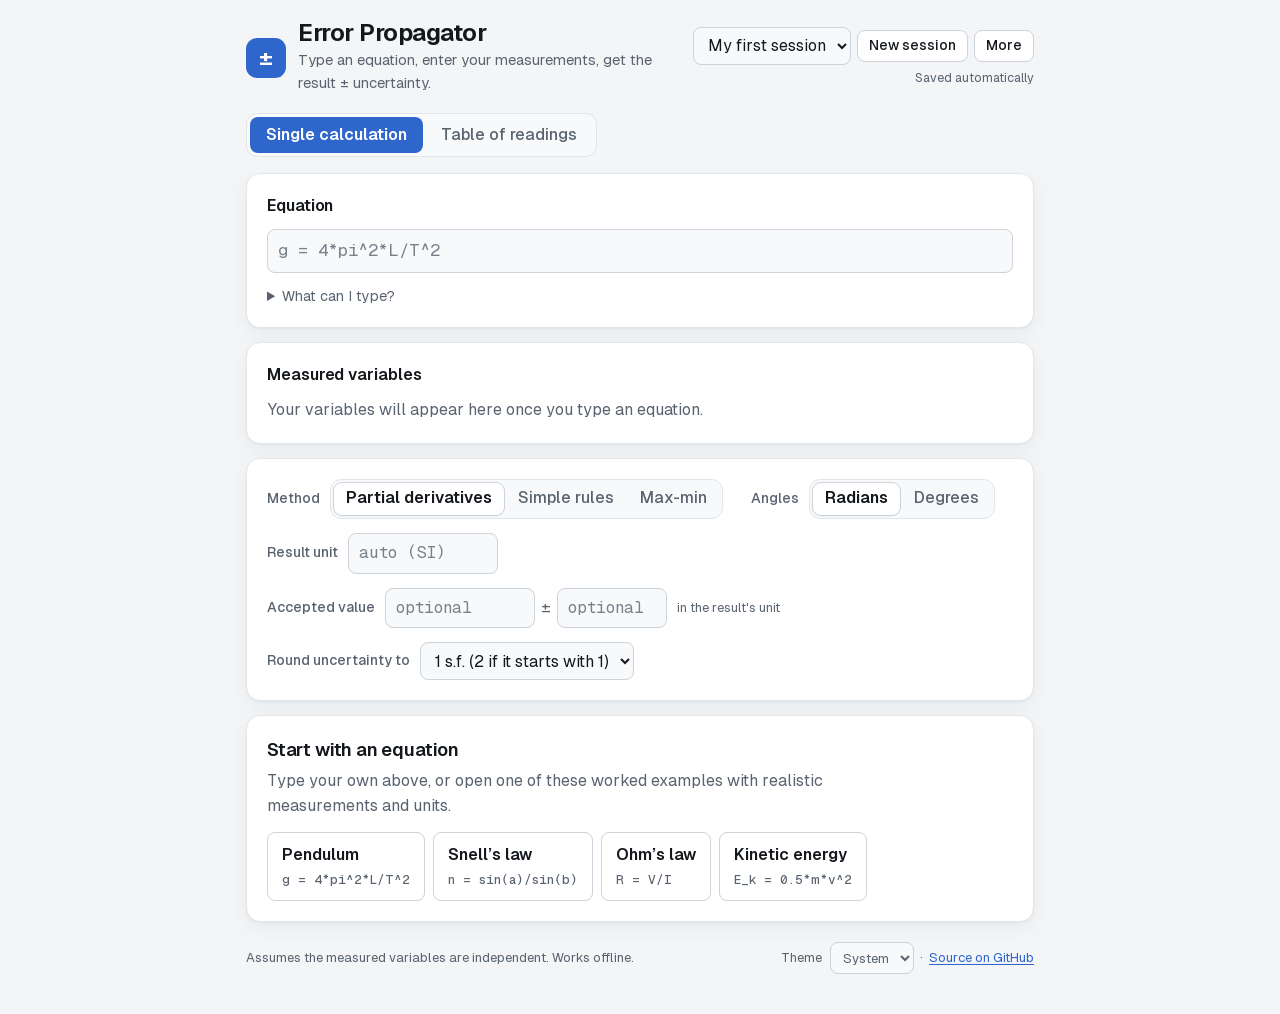
==== commit 13b5e769: "v7: accepted values, fit calculations, repeats, constants, fixed columns Fixes - Number inputs no lo" ====
--- a/index.html
+++ b/index.html
@@ -60,7 +60,6 @@
       <div class="eq-row">
         <input id="eq" class="mono" type="text" autocomplete="off" autocapitalize="off" spellcheck="false"
                placeholder="g = 4*pi^2*L/T^2" aria-describedby="eq-help">
-        <button id="example" type="button">Example</button>
       </div>
       <div id="eq-preview" aria-label="Equation preview"></div>
       <details class="help" id="eq-help">
@@ -71,6 +70,8 @@
           <li><code>sin cos tan</code>, <code>asin acos atan</code>. Choose degrees or radians in the settings.</li>
           <li>Constants: <code>pi</code> and <code>e</code>. Any other name is a variable, so <code>E</code>, <code>c</code>, <code>phi</code> are fine. Greek names like <code>theta</code> show as symbols, and <code>v_max</code> gives a subscript.</li>
           <li>Numbers like <code>6.67e-11</code> or <code>6.67x10^-11</code>. A constant you know exactly can be a variable with uncertainty 0.</li>
+          <li>Constants: name a variable <code>g</code>, <code>c</code>, <code>h</code>, <code>hbar</code>, <code>k_B</code>, <code>N_A</code>, <code>R</code>, <code>G</code>, <code>q_e</code>, <code>epsilon_0</code>, <code>mu_0</code>, <code>m_e</code> or <code>m_p</code> and a button offers to fill in its accepted value.</li>
+          <li>Repeated readings: press <b>Repeats</b> beside a variable to enter several readings and use their mean and standard error.</li>
           <li>Units (optional), typed in each variable's unit box: <code>m cm mm um nm</code>, <code>s ms min h</code>, <code>kg g</code>, <code>N J W Pa</code>, <code>V A ohm C F T</code>, <code>Hz</code>, <code>K degC</code>, <code>deg rad</code>, and combinations like <code>m/s^2</code> or <code>kg m^2</code>.</li>
         </ul>
       </details>
@@ -107,6 +108,13 @@
         <input id="result-unit" class="unit wide" type="text" placeholder="auto (SI)" autocomplete="off" autocapitalize="off" spellcheck="false">
       </div>
       <div class="opt">
+        <label class="opt-label" for="accepted">Accepted value</label>
+        <input id="accepted" class="unit wide" type="text" placeholder="optional" autocomplete="off" autocapitalize="off" autocorrect="off" spellcheck="false" aria-describedby="accepted-help">
+        <span class="pm">±</span>
+        <input id="accepted-unc" class="unit" type="text" placeholder="optional" aria-label="Uncertainty of the accepted value" autocomplete="off" autocapitalize="off" autocorrect="off" spellcheck="false">
+        <span class="muted" id="accepted-help">in the result's unit</span>
+      </div>
+      <div class="opt">
         <label class="opt-label" for="round">Round uncertainty to</label>
         <select id="round">
           <option value="auto">1 s.f. (2 if it starts with 1)</option>
--- a/src/style.css
+++ b/src/style.css
@@ -252,7 +252,7 @@
 /* ---------- variables (single mode) ---------- */
 .var-row, .var-head {
   display: grid;
-  grid-template-columns: 56px minmax(0, 1fr) 14px minmax(0, 1fr) 76px 88px;
+  grid-template-columns: 56px minmax(0, 1fr) 14px minmax(0, 1fr) 76px 88px 78px;
   gap: 8px; align-items: center;
 }
 .var-row { margin-bottom: 8px; }
@@ -391,15 +391,20 @@
   .session-bar select { flex: 1; max-width: none; }
   .session-area { align-items: stretch; width: 100%; }
   .var-row, .var-head { grid-template-columns: minmax(0, 1fr) minmax(0, 1fr) 72px 72px; }
-  .var-row .var-name { grid-column: 1 / -1; margin-bottom: -2px; }
-  .var-row .pm, .var-head .h-name, .var-head .h-pm { display: none; }
+  .var-row .var-name { grid-column: 1 / 4; grid-row: 1; align-self: center; }
+  .var-row .rep-btn { grid-column: 4; grid-row: 1; }
+  .var-row .v, .var-row .u, .var-row select, .var-row .unit { grid-row: 2; }
+  .var-row .pm, .var-head { display: none; }
+  .var-row { margin-bottom: 12px; }
+  .reps { grid-template-columns: 1fr; }
+  .cfg-row .var-name { min-width: 32px; }
+  .cfg-row input.u-all, .cfg-row .fixed-value { flex: 1 1 90px; width: auto; }
+  .cfg-row.is-fixed .fixed-value { flex-basis: calc(100% - 48px); }
+  .cfg-extra { flex-basis: 100%; }
   .seg[aria-label="Method"] { display: grid; grid-template-columns: repeat(3, 1fr); width: 100%; }
   .seg[aria-label="Method"] button { padding: 4px; font-size: 0.85rem; line-height: 1.2; white-space: normal; }
   .mode-switch { display: grid; grid-template-columns: 1fr 1fr; }
-  .cfg-row { display: grid; grid-template-columns: 32px minmax(0, 1fr) 72px 76px; gap: 6px 8px; }
   .cfg-row .pm { display: none; }
-  .cfg-row input[type="text"], .cfg-row input.unit { width: 100%; }
-  .cfg-row .per-row { grid-column: 2 / -1; min-height: 28px; }
   .col-config { gap: 12px; }
   .big .katex { font-size: 1.4rem; }
 }
@@ -411,3 +416,41 @@
 @media (prefers-reduced-motion: reduce) {
   *, *::before, *::after { transition: none !important; animation: none !important; }
 }
+
+/* ---------- v7: repeats, constants, fixed columns, accepted value, fit calculation ---------- */
+textarea {
+  font: inherit; font-family: var(--mono); color: inherit; width: 100%; resize: vertical;
+  background: var(--surface-2); border: 1px solid var(--line-strong); border-radius: var(--r-ctl); padding: 7px 10px;
+  transition: border-color 150ms var(--ease), box-shadow 150ms var(--ease);
+}
+textarea:focus { outline: none; border-color: var(--accent); box-shadow: 0 0 0 3px var(--accent-soft); }
+.rep-btn { width: 100%; padding: 0 6px; color: var(--muted); }
+.rep-btn.on { color: var(--accent); border-color: var(--accent); background: var(--accent-soft); }
+.reps {
+  display: grid; grid-template-columns: minmax(0, 1fr) 190px; gap: 10px 14px; align-items: start;
+  margin: -2px 0 14px; padding: 12px 14px;
+  background: var(--surface-2); border: 1px solid var(--line); border-radius: var(--r-ctl);
+}
+.reps label { display: grid; gap: 4px; }
+.reps label input { width: 100%; background: var(--surface); }
+.reps textarea { background: var(--surface); }
+.rep-stats { grid-column: 1 / -1; overflow-x: auto; }
+.chips { display: flex; flex-wrap: wrap; gap: 8px; margin: 4px 0 6px; }
+button.chip { white-space: normal; text-align: left; min-height: 32px; height: auto; padding: 5px 11px; border-style: dashed; }
+.cfg-extra { display: inline-flex; flex-wrap: wrap; gap: 2px 16px; }
+.cfg-row .fixed-value { width: 120px; }
+.compare-box .tex-display { margin-top: 8px; overflow-x: auto; overflow-y: hidden; color: var(--text); }
+.axis-pick.grow { flex: 1 1 260px; }
+.axis-pick.grow input { flex: 1; min-width: 0; }
+#derived-out .big .katex { font-size: 1.45rem; }
+#derived-out { margin-top: 4px; }
+.opt .pm { margin: 0 -4px; }
+#graph-out .buttons { margin-top: 12px; }
+#graph-out + h3 { margin-top: 28px; padding-top: 20px; border-top: 1px solid var(--line); }
+.axis-pick input.unit.wide { width: 130px; }
+#accepted-unc { width: 110px; }
+.rep-stats > div + div { margin-top: 6px; }
+.rep-stats > div { overflow-x: auto; overflow-y: hidden; padding-bottom: 2px; }
+@media (max-width: 640px) {
+  .reps { grid-template-columns: minmax(0, 1fr); }
+}
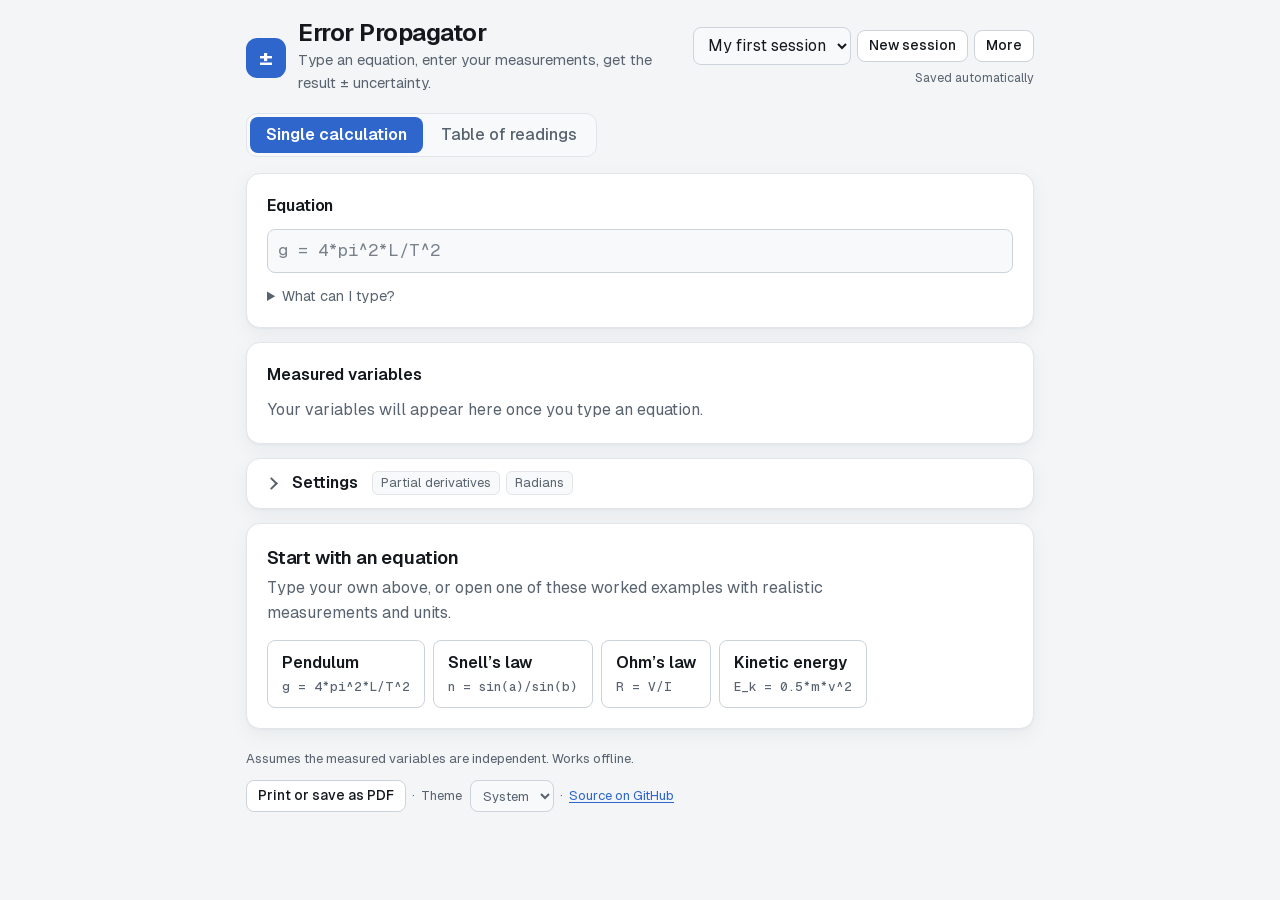
==== commit 18cba489: "v8: layout and interaction improvements - Settings collapse to one line of current choices, so the r" ====
--- a/index.html
+++ b/index.html
@@ -61,6 +61,16 @@
         <input id="eq" class="mono" type="text" autocomplete="off" autocapitalize="off" spellcheck="false"
                placeholder="g = 4*pi^2*L/T^2" aria-describedby="eq-help">
       </div>
+      <div class="keys" id="eq-keys" role="group" aria-label="Insert a symbol">
+        <button type="button" data-ins="^" aria-label="power">^</button>
+        <button type="button" data-ins="*" aria-label="times">*</button>
+        <button type="button" data-ins="/" aria-label="divide">/</button>
+        <button type="button" data-ins="(" aria-label="open bracket">(</button>
+        <button type="button" data-ins=")" aria-label="close bracket">)</button>
+        <button type="button" data-ins="_" aria-label="subscript">_</button>
+        <button type="button" data-ins="pi" aria-label="pi">π</button>
+        <button type="button" data-ins="sqrt(" aria-label="square root">√</button>
+      </div>
       <div id="eq-preview" aria-label="Equation preview"></div>
       <details class="help" id="eq-help">
         <summary>What can I type?</summary>
@@ -87,7 +97,9 @@
       <div id="table-box"><p class="empty">Your columns will appear here once you type an equation.</p></div>
     </section>
 
-    <section class="card options" aria-label="Settings">
+    <details class="card settings" id="settings">
+      <summary><span class="settings-title">Settings</span><span id="settings-summary" class="settings-summary"></span></summary>
+      <div class="options">
       <div class="opt">
         <span class="opt-label" id="method-label">Method</span>
         <div class="seg" role="group" aria-labelledby="method-label" aria-label="Method">
@@ -122,13 +134,16 @@
           <option value="2">2 s.f.</option>
         </select>
       </div>
-    </section>
+    </div>
+    </details>
 
     <section class="card" id="result" aria-live="polite" tabindex="-1"></section>
 
     <footer class="site-footer">
       <span>Assumes the measured variables are independent. Works offline.</span>
       <span>
+        <button type="button" class="small" id="print">Print or save as PDF</button>
+        &nbsp;·&nbsp;
         <label>Theme
           <select id="theme" aria-label="Colour theme">
             <option value="">System</option>
--- a/src/style.css
+++ b/src/style.css
@@ -454,3 +454,69 @@
 @media (max-width: 640px) {
   .reps { grid-template-columns: minmax(0, 1fr); }
 }
+
+/* ---------- v8: settings panel, tabs, symbol keys, undo bar, print ---------- */
+details.settings { padding: 0; }
+details.settings > summary {
+  display: flex; align-items: center; gap: 10px 14px; flex-wrap: wrap; cursor: pointer;
+  padding: 12px 20px; list-style: none; border-radius: var(--r-box);
+}
+details.settings > summary::-webkit-details-marker { display: none; }
+details.settings > summary::before {
+  content: ""; width: 7px; height: 7px; flex: none; margin-right: 2px;
+  border-right: 2px solid var(--muted); border-bottom: 2px solid var(--muted);
+  transform: rotate(-45deg); transition: transform 150ms var(--ease);
+}
+details.settings[open] > summary::before { transform: rotate(45deg); }
+details.settings > summary:hover .settings-title { color: var(--accent); }
+.settings-title { font-weight: 600; }
+.settings-summary { display: flex; flex-wrap: wrap; gap: 6px; }
+.tag { font-size: 0.8rem; color: var(--muted); background: var(--surface-2); border: 1px solid var(--line); border-radius: var(--r-tag); padding: 1px 8px; }
+details.settings > .options { padding: 6px 20px 20px; border-top: 1px solid var(--line); padding-top: 16px; }
+
+.tabs { margin-bottom: 18px; }
+.tabs button.on { background: var(--accent); color: var(--on-accent); box-shadow: none; }
+.tab-panel > .graph-section, .tab-panel > .detail { margin-top: 0; padding-top: 0; border-top: 0; }
+
+.keys { display: none; grid-template-columns: repeat(8, minmax(0, 1fr)); gap: 4px; margin-top: 8px; }
+.keys button { min-width: 0; padding: 0; font-family: var(--mono); font-size: 1rem; }
+@media (pointer: coarse) { .keys { display: grid; } }
+
+.toast {
+  position: fixed; left: 50%; bottom: max(20px, env(safe-area-inset-bottom)); transform: translateX(-50%);
+  display: flex; align-items: center; gap: 14px; z-index: 20;
+  max-width: calc(100vw - 24px); padding: 10px 12px 10px 16px;
+  background: var(--text); color: var(--bg); border-radius: 10px; box-shadow: var(--menu-shadow); font-size: 0.92rem;
+}
+.toast button { background: transparent; color: inherit; border-color: currentColor; }
+.toast button:hover { background: rgb(128 128 128 / 0.25); }
+
+@media (max-width: 640px) {
+  details.settings > summary { padding: 12px 14px; }
+  details.settings > .options { padding: 14px 14px 16px; }
+  .tabs { display: grid; grid-template-columns: repeat(3, 1fr); }
+  .tabs button { padding: 4px; font-size: 0.86rem; white-space: normal; line-height: 1.2; }
+}
+
+@media print {
+  :root, :root[data-theme="dark"], :root:not([data-theme="light"]) {
+    --bg: #ffffff; --surface: #ffffff; --surface-2: #ffffff; --text: #000000; --muted: #444444;
+    --line: #cccccc; --line-strong: #999999; --accent: #1f4fa8; --on-accent: #ffffff; --accent-soft: #eef2fa;
+    --bad: #a02018; --bad-soft: #ffffff; --warn: #6b4500; --warn-soft: #ffffff; --good: #14622c; --good-soft: #ffffff;
+    --fit: #d62728; --shadow: none; color-scheme: light;
+  }
+  body { font-size: 11pt; }
+  main { max-width: none; padding: 0; }
+  .session-area, .mode-switch, .help, .keys, .buttons, .table-actions, .site-footer, .skip-link, .toast,
+  .tabs, .chips, .examples, .rep-btn, button.del, .graph-controls, .hint, .logo, .tagline, .cfg-extra { display: none !important; }
+  .card { border: 0; box-shadow: none; padding: 0; margin-bottom: 14pt; }
+  .tab-panel[hidden] { display: block !important; }
+  .tab-panel + .tab-panel { margin-top: 16pt; padding-top: 10pt; border-top: 1px solid var(--line); }
+  details.settings > summary { padding: 0; }
+  details.settings > summary::before { display: none; }
+  details.settings > .options { display: none; }
+  input, select, textarea { border-color: var(--line); background: #fff; }
+  .warn, .check { border: 1px solid var(--line); border-left-width: 3px; }
+  .plot, .working, .answer, .compare-box, table.grid tr, .fit-results { break-inside: avoid; }
+  h3 { break-after: avoid; }
+}
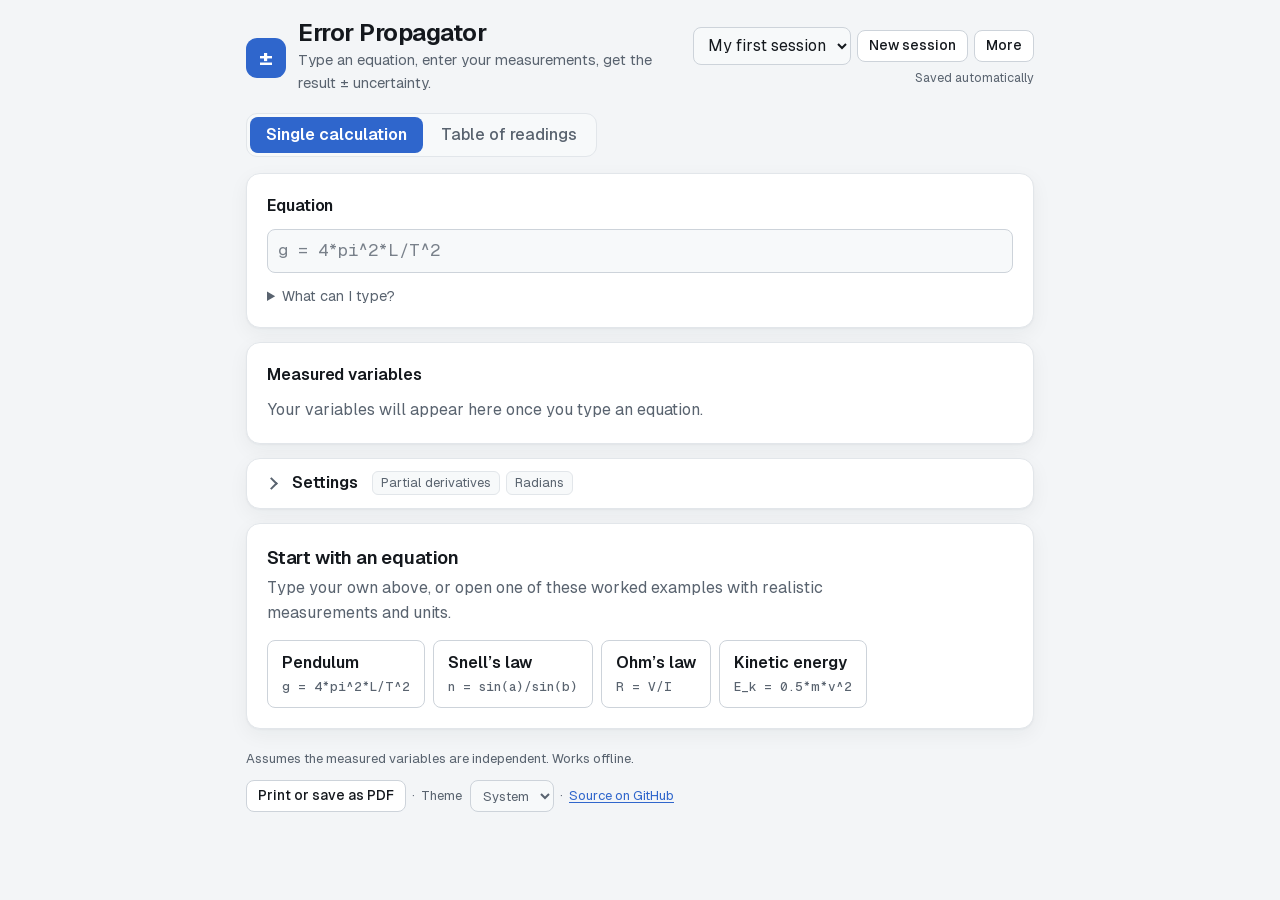
==== commit 18d05c91: "Table mode: "Just x and y" option for a straight-line fit without an equation A switch in table mode" ====
--- a/index.html
+++ b/index.html
@@ -55,7 +55,15 @@
       <button type="button" data-mode="table">Table of readings</button>
     </div>
 
-    <section class="card" aria-labelledby="eq-label">
+    <div class="table-kind" id="table-kind" hidden>
+      <span class="opt-label" id="kind-label">Readings go into</span>
+      <div class="seg" role="group" aria-labelledby="kind-label">
+        <button type="button" data-kind="eq">An equation</button>
+        <button type="button" data-kind="xy">Just x and y, for a fit</button>
+      </div>
+    </div>
+
+    <section class="card" id="eq-card" aria-labelledby="eq-label">
       <label for="eq" class="label" id="eq-label">Equation</label>
       <div class="eq-row">
         <input id="eq" class="mono" type="text" autocomplete="off" autocapitalize="off" spellcheck="false"
--- a/src/style.css
+++ b/src/style.css
@@ -151,6 +151,12 @@
 .session-note.bad { color: var(--bad); }
 
 .mode-switch { margin-bottom: 16px; }
+.table-kind { display: flex; align-items: center; gap: 10px; flex-wrap: wrap; margin: -4px 0 16px; }
+.table-kind[hidden] { display: none; }
+.xy-name { display: inline-flex; align-items: center; gap: 6px; }
+.xy-name .axis-tag { font-size: 0.8rem; color: var(--muted); font-family: var(--mono); }
+.cfg-row input.col-name[type="text"] { width: 72px; font-weight: 600; }
+.rownum-plain { display: inline-block; padding: 0 8px; font-size: 0.8rem; color: var(--muted); font-family: var(--mono); }
 
 /* ---------- cards and text ---------- */
 .card {
